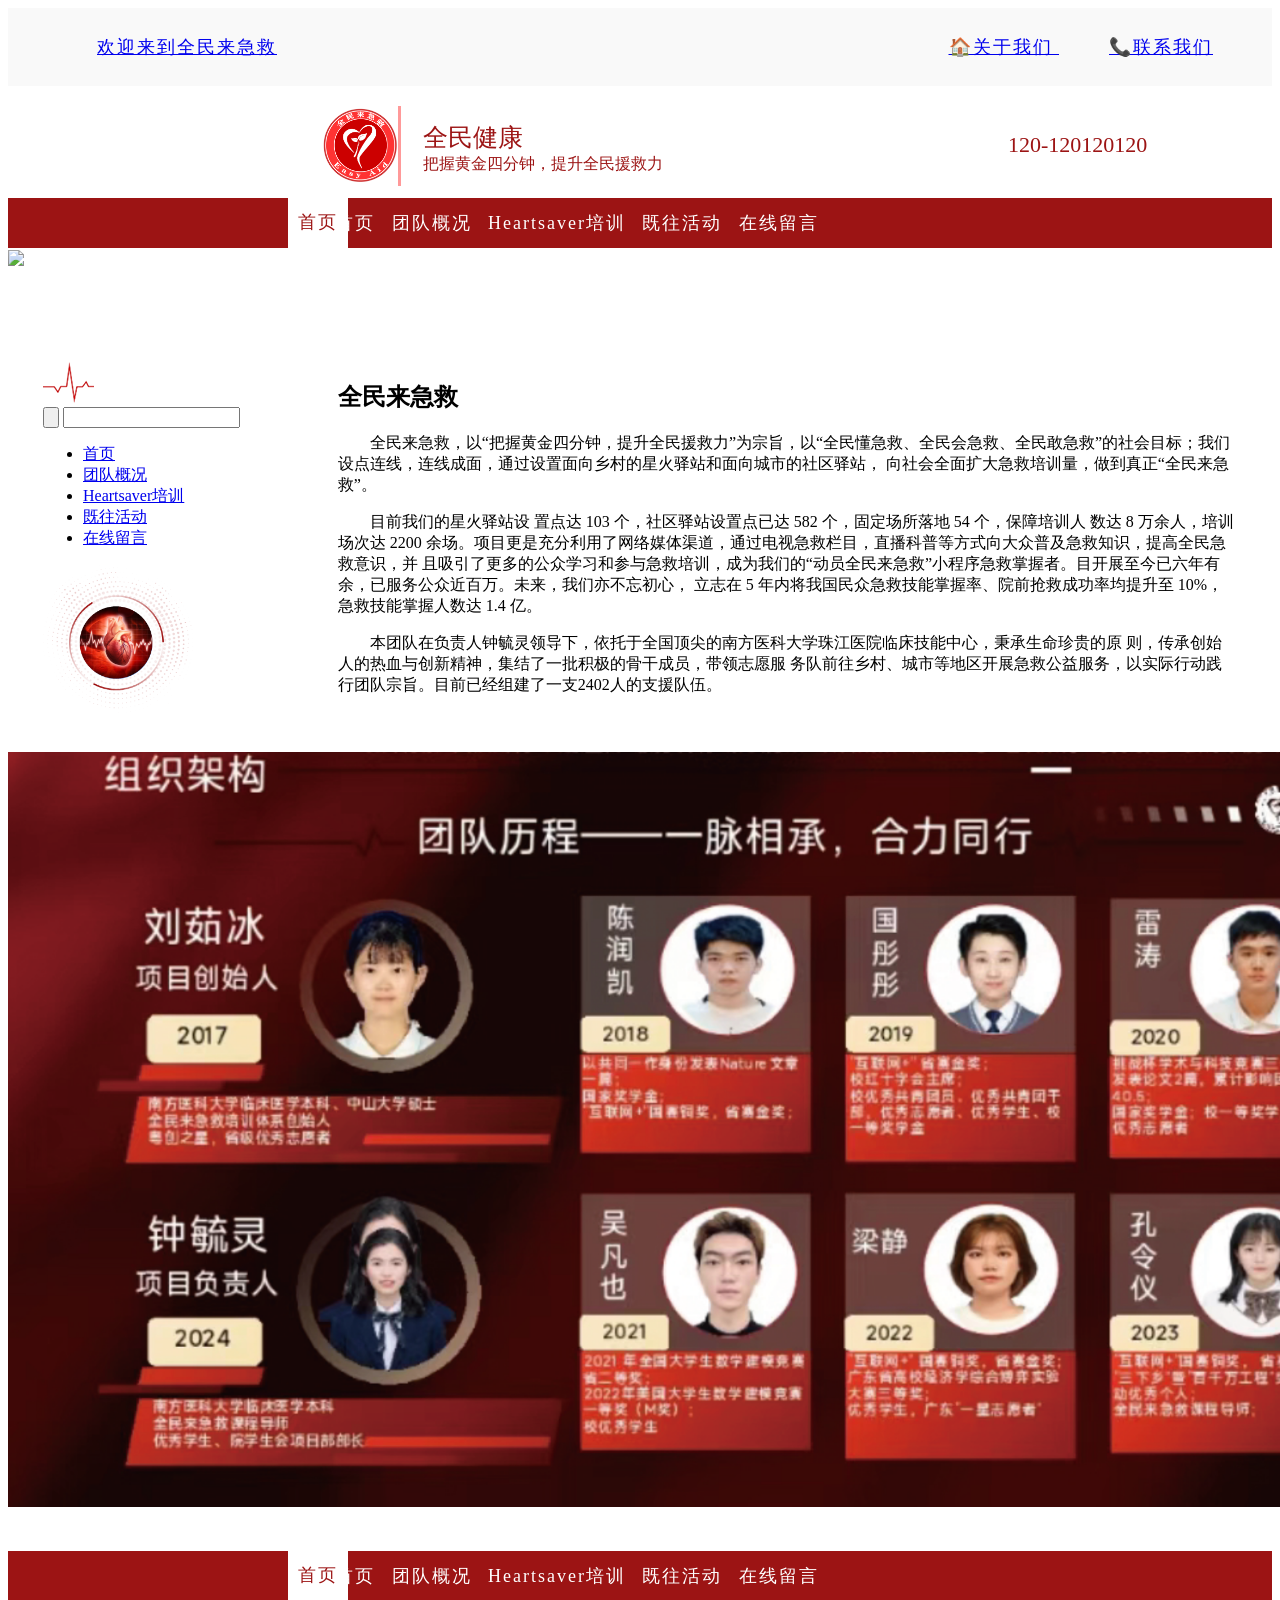
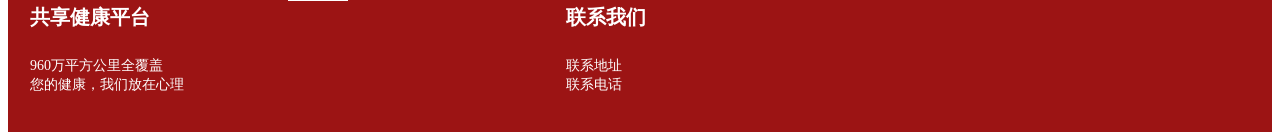
==== index.html @ f1c5e803 "Rename 全民.html to index.html" ====
<!DOCTYPE html>
<head><link href="quanmin.css" rel="stylesheet" />
    <meta charset="utf-8" />
    <title>全民来急救</title>
    <link href="css/css.css" rel="stylesheet" />
</head>
<body>
	<div class="head light"> <!-- 浅红色头部 -->

	    <ul>
	        <li><a href="index.html">欢迎来到全民来急救 </a></li>
			<li><a href="jingdian.html">🏠关于我们 </a></li>
			<li><a href="fengjing.html">📞联系我们</a></li>
	    </ul>

	</div>
	<div class="logo"><img src="logo.png"/></div>
	
	
	
	<div class="text0">
		<ul>
	        <li><a href="index.html">全民健康 </a></li> 
	    </ul>
	</div>
	
	
	<div class="text">
		<ul>
            <li><a href="index.html">把握黄金四分钟，提升全民援救力 </a></li> 
	    </ul>
	</div>
	
	<div class="text1">
		<ul>
	        <li><a href="index.html">120-120120120 </a></li> 
	    </ul>
	</div>
	
	
<div class="head">
    
    <div class="nav">
        <ul>
            <li><a href="index.html">首页 </a></li>  
            <li><a href="jingdian.html">团队概况 </a></li>
            <li><a href="fengjing.html">Heartsaver培训</a></li>
            <li><a href="meishi.html">既往活动</a></li>
            <li><a href="liuyan.html">在线留言</a></li>
        </ul>
    </div>
</div>

<div class="lead">
          <img src="leader.png">
        </div>


<div class="main">
    <div class="main_left">
        <div class="pic">
          <img src="pic1.png">
        </div>
        <div class="search">
          <input type="button" class="btn">
          <input type="text"  class="text"/>
        </div>
        <div class="left_nav">
            <ul>
                <li><a href="index.html">首页 </a></li>  
                <li><a href="jingdian.html">团队概况 </a></li>
                <li><a href="fengjing.html">Heartsaver培训</a></li>
                <li><a href="meishi.html">既往活动</a></li>
                <li><a href="liuyan.html">在线留言</a></li>
            </ul>
			<div class="pic0">
			  <img src="jianjie.png">
			</div>

        </div>  
    </div>
    <div class="main_right"><strong><strong></strong></strong>
      <div class="jianjie">
          <h2>全民来急救</h2>
		  <style>
		      p {
		          text-indent: 2em; /* 设置段落第一行的缩进为2个字符宽度 */
		      }
		  </style>
            <p>
                 全民来急救，以“把握黄金四分钟，提升全民援救力”为宗旨，以“全民懂急救、全民会急救、全民敢急救”的社会目标；我们设点连线，连线成面，通过设置面向乡村的星火驿站和面向城市的社区驿站，
                向社会全面扩大急救培训量，做到真正“全民来急救”。
            </p>
            <p>
              目前我们的星火驿站设
              置点达 103 个，社区驿站设置点已达 582 个，固定场所落地 54 个，保障培训人
              数达 8 万余人，培训场次达 2200 余场。项目更是充分利用了网络媒体渠道，通过电视急救栏目，直播科普等方式向大众普及急救知识，提高全民急救意识，并
              且吸引了更多的公众学习和参与急救培训，成为我们的“动员全民来急救”小程序急救掌握者。目开展至今已六年有余，已服务公众近百万。未来，我们亦不忘初心，
              立志在 5 年内将我国民众急救技能掌握率、院前抢救成功率均提升至 10%，
              急救技能掌握人数达 1.4 亿。
            </p>
            <p>
              本团队在负责人钟毓灵领导下，依托于全国顶尖的南方医科大学珠江医院临床技能中心，秉承生命珍贵的原
              则，传承创始人的热血与创新精神，集结了一批积极的骨干成员，带领志愿服
              务队前往乡村、城市等地区开展急救公益服务，以实际行动践行团队宗旨。目前已经组建了一支2402人的支援队伍。
              
            </p>
            
			
        </div>
    </div>
</div>


<div class="organization">
	          <img src="organization.png">
</div>


<div class="head">
    
    <div class="nav">
        <ul>
            <li><a href="index.html">首页 </a></li>  
            <li><a href="jingdian.html">团队概况 </a></li>
            <li><a href="fengjing.html">Heartsaver培训</a></li>
            <li><a href="meishi.html">既往活动</a></li>
            <li><a href="liuyan.html">在线留言</a></li>
        </ul>
    </div>
</div>

<div class="foot">


	 <div class="container">
		 	<div class="red-background"></div>
	        <div class="column">
	            <div class="row">共享健康平台</div>
	            <div class="row">960万平方公里全覆盖</div>
	            <div class="row">您的健康，我们放在心理</div>
	        </div>
	        <div class="column">
	            <div class="row">联系我们</div>
	            <div class="row">联系地址</div>
	            <div class="row">联系电话</div>
	        </div>
	    </div>
</div>

</body>
</html>
---- quanmin.css ----
/* Styling for the header section */
.head {
    position: relative;
    top: 40px;
    width: 100%;
    z-index: 1000;
    background-color: #9C1414;
    color: #fff;
    padding: 13px;
    overflow: hidden; /* 确保隐藏伪元素的溢出部分 */
    box-sizing: border-box; /* 确保 padding 不会影响盒子尺寸 */
    position: relative;
	letter-spacing: 2px; /* 设置文字间的间距为2像素 */
	font-size: 18px;
}

.head:not(.light)::before {
    content: '首页'; /* 将内容改为 "首页" */
    color: #9C1414; /* 设置文字颜色为红色 */
    position: absolute;
    left: 24.5%;
    transform: translateX(-50%); /* 水平居中 */
    background-color: white; /* 白色背景 */
    padding: 12px 10px; /* 增加上下和左右内边距 */
    top: 0; /* 顶部对齐 */
    bottom: 0; /* 底部对齐 */
    height: auto; /* 自动高度 */
	font-size: 18px;
}


.head .nav ul {
    margin: 0;
    padding-left: 314px;
}

.head .nav ul li {
    display: inline;
    margin-right: 10px;
}





.head.light {
    background-color: #F9F9F9;
    color: #000000; /* 设置文本颜色为黑色 */
    position: relative;
    top: 0;
    width: 100%;
	height: 20%;
    z-index: 1000;
    padding: 9px;
    text-align: center;
}


.head.light ul {
    list-style-type: none; /* 去掉列表项的默认样式 */
    padding: 0px; /* 去除内边距 */
    text-align: right; /* 右对齐列表项 */
	
}

.head.light ul li {
    display: inline; /* 将列表项显示为内联元素 */
    margin-right: 50px; /* 设置列表项之间的右边距 */
}

.head.light ul li:first-child {
    float: left; /* 第一个列表项向左浮动 */
	margin-left: 80px;
	text-decoration: none;
}





.text0 ul {
    margin: 0;
    padding-left: 415px; /* 重置左边距为0，取消默认的缩进 */
	margin-top: -45px;
    list-style: none; /* 取消列表项的默认样式（如圆点或数字） */
}

.text0 ul li a {
    text-decoration: none; /* 取消超链接的下划线 */
    color: #9C1414; /* 继承父元素的文字颜色 */
    font-size: 25px;

}



.text ul {
    margin: 0;
    padding-left: 415px; /* 重置左边距为0，取消默认的缩进 */
    list-style: none; /* 取消列表项的默认样式（如圆点或数字） */
}

.text ul li a {
    text-decoration: none; /* 取消超链接的下划线 */
    color: #9C1414; /* 继承父元素的文字颜色 */
	
}

.text1 ul {
    margin: 0;
    padding-left: 1000px; /* 重置右边距为0，取消默认的缩进 */
	margin-top: -43px;
    list-style: none; /* 取消列表项的默认样式（如圆点或数字） */
}

.text1 ul li a {
    text-decoration: none; /* 取消超链接的下划线 */
    color: #9C1414; /* 继承父元素的文字颜色 */
    font-size: 22px;

}



.logo {
    position: relative;
    top: 20px;
    left: 310px;
    display: inline-block;
}

.logo::after {
    content: '';
    display: block;
    position: absolute;
    top: 0;
    bottom: 0;
    left: 80px;
    width: 3px;
    background-color: #f99;
}

.logo img {
    width: 80px;
    height: auto;
    vertical-align: middle;
}

.head .nav ul li a {
    color: #fff;
    text-decoration: none;
}




.lead img {
    width: 1407px;
    height: auto;
    vertical-align: middle;
	margin-top: 29px;
	margin-bottom: -50px;
}

.pic0 img {
    width: 150px;
    height: auto;
}

/* Styling for the main content area */
.main {
    display: flex;
    flex-direction: row;
    margin-top: 100px;
}

.main_left, .main_right {
    padding: 35px;
}

.main_left {
    flex: 2;
	
}

.main_right {
    flex: 8;
}


.organization img {
    width: 1407px;
    height: auto;
}

.foot {
    background-color: #9C1414; /* 设置整体背景为红色 */
    padding: 0px; /* 添加一些内边距，增加视觉空间 */
}

.container {
    display: flex;
    align-items: center;
    margin-top: 20px;
}

.column {
    width: 40%; /* 调整列的宽度 */
    padding: 15px;
    border-radius: 8px;
}

.column.left {
    margin-right: auto; /* 将左列推到最左边 */
}



.row {
    margin-bottom: 15px; /* 调整行之间的间距 */
    padding: 8px 7px; /* 调整行的内边距 */
    border-radius: 3px;
    font-size: 14px; /* 调整字体大小 */
    color: #ffffff; /* 设置字体颜色为白色 */

}


.row:nth-child(2) {
    margin-top: -5px; /* 上移第二行，使其与第一行更接近 */
}

.row:nth-child(3) {
    margin-top: -30px; /* 上移第三行，使其与第二行更接近 */
}


.row:first-of-type {
    font-weight: bold; /* 第一行加粗 */
    font-size: 20px; /* 第一行加大字号 */
}
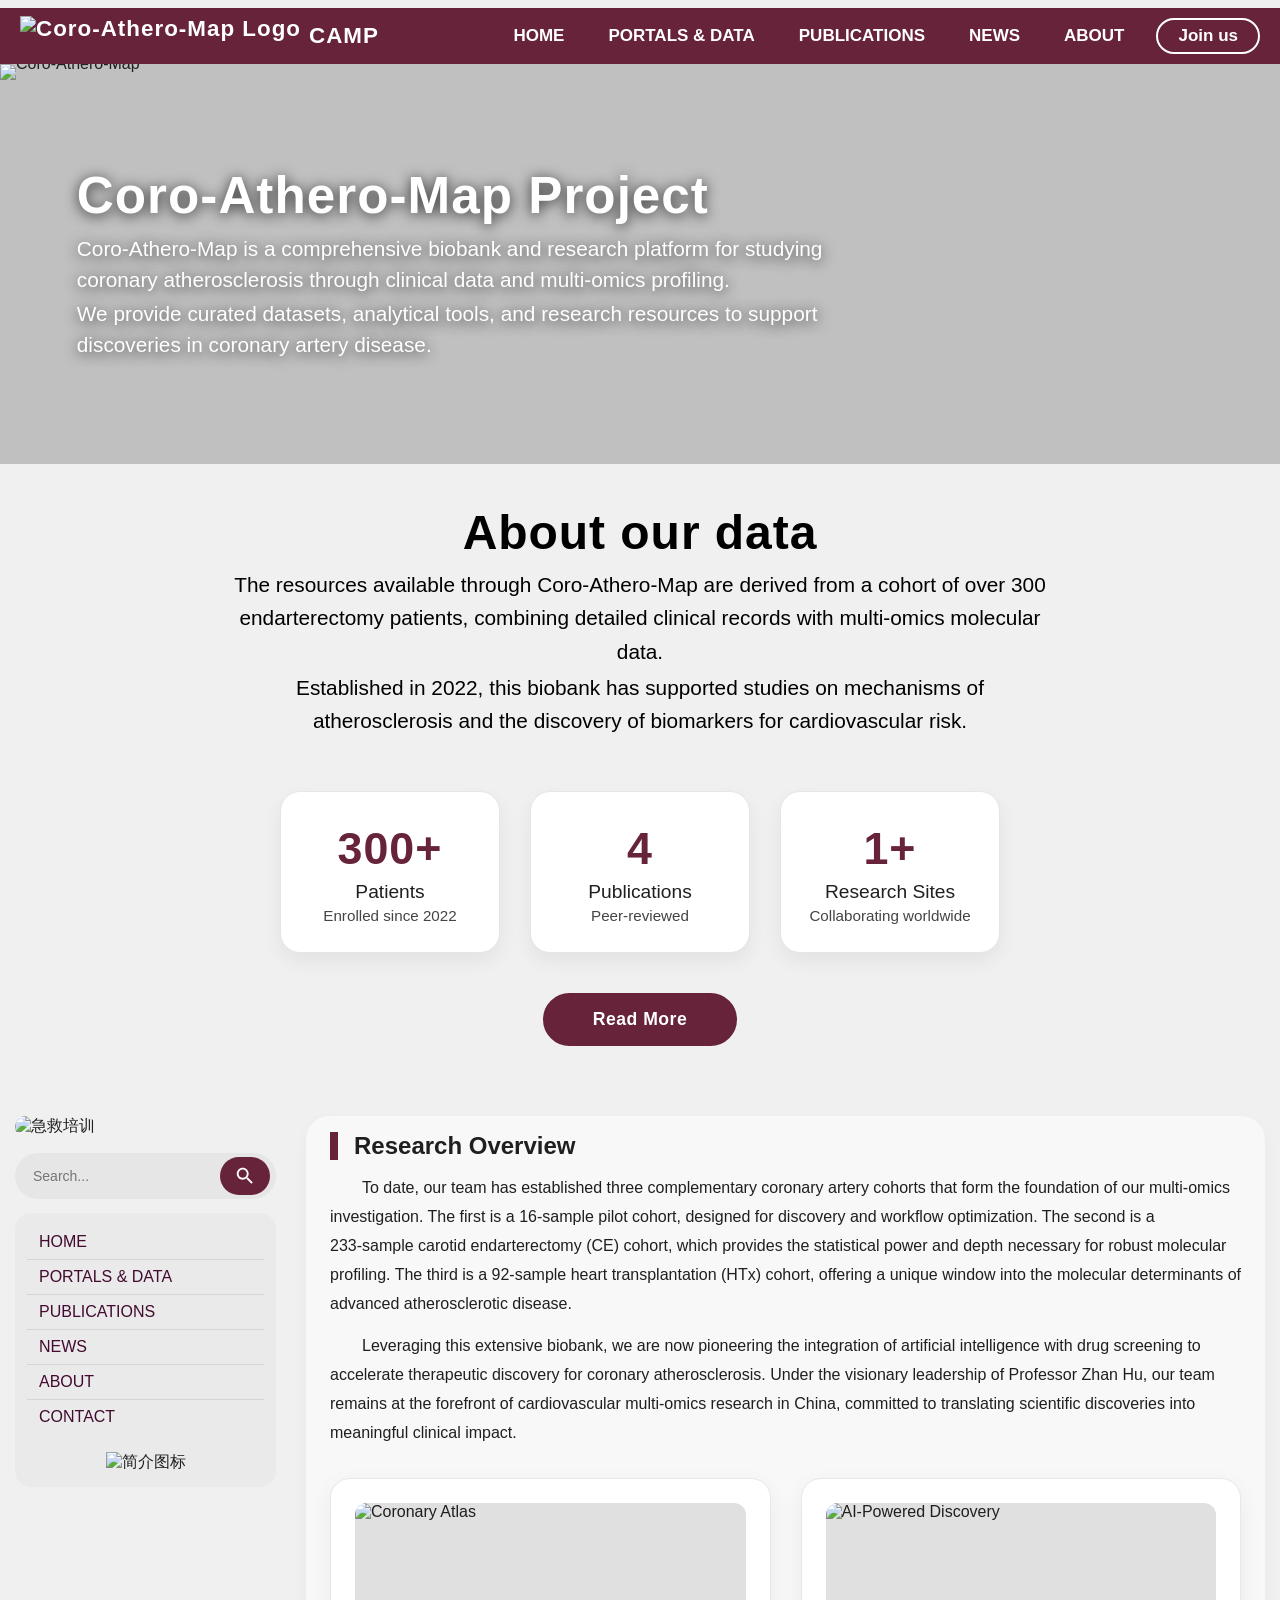
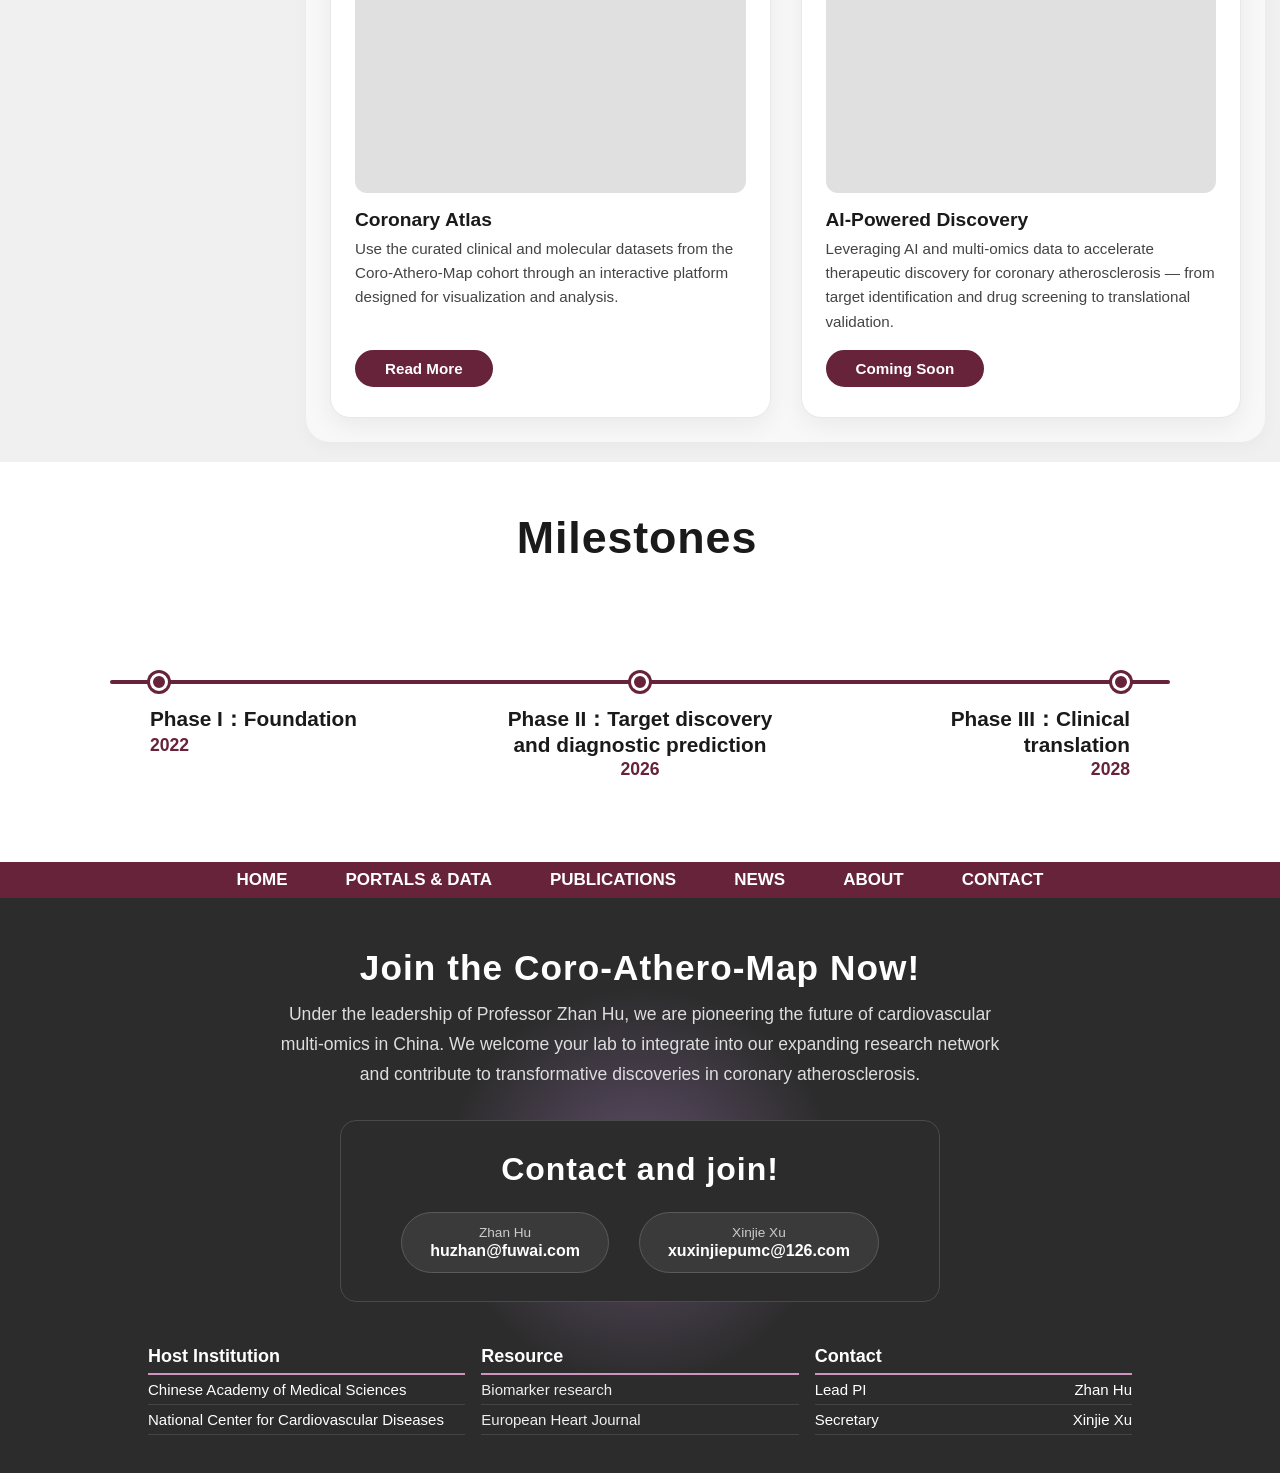
==== commit eb05f06b: "Rename Coro-Athero-Map.html to index.html" ====
--- a/index.html
+++ b/index.html
@@ -1,153 +1,1098 @@
-
-<!DOCTYPE html>
-<head><link href="quanmin.css" rel="stylesheet" />
-    <meta charset="utf-8" />
-    <title>全民来急救</title>
-    <link href="css/css.css" rel="stylesheet" />
-</head>
-<body>
-	<div class="head light"> <!-- 浅红色头部 -->
-
-	    <ul>
-	        <li><a href="index.html">欢迎来到全民来急救 </a></li>
-			<li><a href="jingdian.html">🏠关于我们 </a></li>
-			<li><a href="fengjing.html">📞联系我们</a></li>
-	    </ul>
-
-	</div>
-	<div class="logo"><img src="logo.png"/></div>
-	
-	
-	
-	<div class="text0">
-		<ul>
-	        <li><a href="index.html">全民健康 </a></li> 
-	    </ul>
-	</div>
-	
-	
-	<div class="text">
-		<ul>
-            <li><a href="index.html">把握黄金四分钟，提升全民援救力 </a></li> 
-	    </ul>
-	</div>
-	
-	<div class="text1">
-		<ul>
-	        <li><a href="index.html">120-120120120 </a></li> 
-	    </ul>
-	</div>
-	
-	
-<div class="head">
-    
-    <div class="nav">
-        <ul>
-            <li><a href="index.html">首页 </a></li>  
-            <li><a href="jingdian.html">团队概况 </a></li>
-            <li><a href="fengjing.html">Heartsaver培训</a></li>
-            <li><a href="meishi.html">既往活动</a></li>
-            <li><a href="liuyan.html">在线留言</a></li>
-        </ul>
-    </div>
-</div>
-
-<div class="lead">
-          <img src="leader.png">
-        </div>
-
-
-<div class="main">
-    <div class="main_left">
-        <div class="pic">
-          <img src="pic1.png">
-        </div>
-        <div class="search">
-          <input type="button" class="btn">
-          <input type="text"  class="text"/>
-        </div>
-        <div class="left_nav">
-            <ul>
-                <li><a href="index.html">首页 </a></li>  
-                <li><a href="jingdian.html">团队概况 </a></li>
-                <li><a href="fengjing.html">Heartsaver培训</a></li>
-                <li><a href="meishi.html">既往活动</a></li>
-                <li><a href="liuyan.html">在线留言</a></li>
-            </ul>
-			<div class="pic0">
-			  <img src="jianjie.png">
-			</div>
-
-        </div>  
-    </div>
-    <div class="main_right"><strong><strong></strong></strong>
-      <div class="jianjie">
-          <h2>全民来急救</h2>
-		  <style>
-		      p {
-		          text-indent: 2em; /* 设置段落第一行的缩进为2个字符宽度 */
-		      }
-		  </style>
-            <p>
-                 全民来急救，以“把握黄金四分钟，提升全民援救力”为宗旨，以“全民懂急救、全民会急救、全民敢急救”的社会目标；我们设点连线，连线成面，通过设置面向乡村的星火驿站和面向城市的社区驿站，
-                向社会全面扩大急救培训量，做到真正“全民来急救”。
-            </p>
-            <p>
-              目前我们的星火驿站设
-              置点达 103 个，社区驿站设置点已达 582 个，固定场所落地 54 个，保障培训人
-              数达 8 万余人，培训场次达 2200 余场。项目更是充分利用了网络媒体渠道，通过电视急救栏目，直播科普等方式向大众普及急救知识，提高全民急救意识，并
-              且吸引了更多的公众学习和参与急救培训，成为我们的“动员全民来急救”小程序急救掌握者。目开展至今已六年有余，已服务公众近百万。未来，我们亦不忘初心，
-              立志在 5 年内将我国民众急救技能掌握率、院前抢救成功率均提升至 10%，
-              急救技能掌握人数达 1.4 亿。
-            </p>
-            <p>
-              本团队在负责人钟毓灵领导下，依托于全国顶尖的南方医科大学珠江医院临床技能中心，秉承生命珍贵的原
-              则，传承创始人的热血与创新精神，集结了一批积极的骨干成员，带领志愿服
-              务队前往乡村、城市等地区开展急救公益服务，以实际行动践行团队宗旨。目前已经组建了一支2402人的支援队伍。
-              
-            </p>
-            
-			
-        </div>
-    </div>
-</div>
-
-
-<div class="organization">
-	          <img src="organization.png">
-</div>
-
-
-<div class="head">
-    
-    <div class="nav">
-        <ul>
-            <li><a href="index.html">首页 </a></li>  
-            <li><a href="jingdian.html">团队概况 </a></li>
-            <li><a href="fengjing.html">Heartsaver培训</a></li>
-            <li><a href="meishi.html">既往活动</a></li>
-            <li><a href="liuyan.html">在线留言</a></li>
-        </ul>
-    </div>
-</div>
-
-<div class="foot">
-
-
-	 <div class="container">
-		 	<div class="red-background"></div>
-	        <div class="column">
-	            <div class="row">共享健康平台</div>
-	            <div class="row">960万平方公里全覆盖</div>
-	            <div class="row">您的健康，我们放在心理</div>
-	        </div>
-	        <div class="column">
-	            <div class="row">联系我们</div>
-	            <div class="row">联系地址</div>
-	            <div class="row">联系电话</div>
-	        </div>
-	    </div>
-</div>
-
-</body>
-</html>
+<!DOCTYPE html>
+<html lang="zh-CN">
+<head>
+    <meta charset="UTF-8">
+    <meta name="viewport" content="width=device-width, initial-scale=1.0">
+    <title>Coro-Athero-Map Project</title>
+    <style>
+        /* ===== 全局重置 & 基础 ===== */
+        * {
+            margin: 0;
+            padding: 0;
+            box-sizing: border-box;
+        }
+        body { 
+            font-family: "Segoe UI", "Microsoft YaHei", sans-serif;
+            background: #f0f0f0;
+            color: #1f1f1f;
+            scroll-behavior: smooth;
+        } 
+
+        /* ===== 主导航 ===== */
+        .head-top {
+            background: #66233A;   /* 修改：颜色从b30000改为6A3048 */
+            padding: 6px 20px;
+            display: flex;
+            align-items: center;
+            flex-wrap: wrap;
+            gap: 12px 20px;
+            position: sticky;
+            top: 0;
+            z-index: 100;
+            margin-top: 8px;  /* 修改：新增 */
+            box-sizing: border-box; /* 修改：新增 */
+            min-height: 56px; /* 修改：新增 */
+        }
+        .head-top .brand {
+            display: flex;
+            align-items: center;
+            gap: 8px;
+            color: #fff;
+            font-weight: 700;
+            font-size: 1.4rem;
+            letter-spacing: 1px;
+        }
+        .head-top .brand img {
+            height: 40px;
+            width: auto;
+            display: block;
+        }
+        .head-top .nav {
+            flex: 1;
+            display: flex;
+            justify-content: flex-end;
+        }
+        .head-top .nav ul {
+            list-style: none;
+            display: flex;
+            gap: 20px;
+            flex-wrap: wrap;
+            align-items: center;
+        }
+        .head-top .nav ul li a {
+            color: #fff;
+            text-decoration: none;
+            font-size: 17px;
+            font-weight: 600;
+            padding: 6px 12px;
+            display: inline-block;
+        }
+        .head-top .nav ul li a:hover {
+            background: #E4BBD5;  /* 修改：颜色从ff4d4d改为8B6FA6 */
+            border-radius: 6px;
+        }
+        .head-top .nav ul li a.btn-join {
+            border: 2px solid #ffffff;
+            border-radius: 30px;
+            padding: 6px 20px;
+            background: transparent;
+            transition: background 0.3s, color 0.3s;
+        }
+        .head-top .nav ul li a.btn-join:hover {
+            background: #ffffff;
+            color: #66233A;   /* 修改：颜色从b30000改为6A3048 */
+        }
+
+        /* ===== 引导大图 ===== */
+        .lead {
+            position: relative;
+            overflow: hidden;
+            width: 100%;
+            height: 400px;
+            background: #c0c0c0;
+            line-height: 0;
+        }
+        .lead img {
+            width: 100%;
+            height: 100%;
+            object-fit: cover;
+            display: block;
+        }
+
+        /* ===== 图片上的白色文字 - 左对齐 ===== */
+        .lead-overlay {
+            position: absolute;
+            top: 0;
+            left: 0;
+            width: 100%;
+            height: 100%;
+            display: flex;
+            flex-direction: column;
+            justify-content: center;
+            padding-left: 6%;
+            color: #ffffff;
+            text-shadow: 0 2px 14px rgba(0, 0, 0, 0.8);
+            pointer-events: none;
+        }
+        .lead-overlay .text-block {
+            max-width: 66.666%;
+            text-align: left;
+        }
+        .lead-overlay .title-main {
+            font-size: 3.2rem;
+            font-weight: 700;
+            letter-spacing: 0.02em;
+            line-height: 1.2;
+            margin-bottom: 0.4rem;
+        }
+        .lead-overlay .sub-text {
+            font-size: 1.3rem;
+            font-weight: 400;
+            line-height: 1.5;
+            margin: 0.15rem 0;
+        }
+
+        /* ===== 图片下方的黑色文字 ===== */
+        .data-intro {
+            background: #f0f0f0;
+            padding: 40px 20px 20px;
+            text-align: center;
+            color: #000000;
+        }
+        .data-intro .data-text-block {
+            max-width: 66.666%;
+            margin: 0 auto;
+        }
+        .data-intro .data-title {
+            font-size: 3.0rem;
+            font-weight: 700;
+            letter-spacing: 0.02em;
+            line-height: 1.2;
+            margin-bottom: 0.4rem;
+        }
+        .data-intro .data-sub {
+            font-size: 1.3rem;
+            font-weight: 400;
+            line-height: 1.6;
+            margin: 0.2rem auto;
+        }
+
+        /* ===== 三个卡片 ===== */
+        .card-section {
+            background: #f0f0f0;
+            padding: 30px 20px 40px;
+            display: flex;
+            justify-content: center;
+            gap: 30px;
+            flex-wrap: wrap;
+        }
+        .card-item {
+            background: #ffffff;
+            border-radius: 20px;
+            padding: 30px 20px 28px;
+            width: 220px;
+            min-width: 160px;
+            box-shadow: 0 8px 20px rgba(0,0,0,0.06);
+            text-align: center;
+            transition: transform 0.25s ease, box-shadow 0.25s ease;
+            border: 1px solid #e6e6e6;
+            cursor: default;
+        }
+        .card-item:hover {
+            transform: scale(1.08);
+            box-shadow: 0 16px 36px rgba(0,0,0,0.12);
+        }
+        .card-item .card-number {
+            font-size: 2.8rem;
+            font-weight: 700;
+            color: #66233A;   /* 修改：颜色从b30000改为6A3048 */
+            letter-spacing: 1px;
+            line-height: 1.2;
+        }
+        .card-item .card-label {
+            font-size: 1.2rem;
+            font-weight: 500;
+            color: #1f1f1f;
+            margin-top: 6px;
+        }
+        .card-item .card-sub {
+            font-size: 0.95rem;
+            color: #444;
+            margin-top: 4px;
+            font-weight: 400;
+        }
+
+        /* ===== Read More 蓝色按钮 ===== */
+        .readmore-wrapper {
+            background: #f0f0f0;
+            padding: 0 20px 50px;
+            display: flex;
+            justify-content: center;
+        }
+        .btn-readmore {
+            display: inline-block;
+            background:  #66233A;   /* 修改：颜色从0066cc改为6A3048 */
+            color: #ffffff;
+            font-size: 1.1rem;
+            font-weight: 600;
+            padding: 14px 48px;
+            border-radius: 40px;
+            text-decoration: none;
+            transition: background 0.3s ease, color 0.3s ease;
+            border: 2px solid #66233A;   /* 修改：颜色从0066cc改为6A3048 */
+            cursor: pointer;
+            letter-spacing: 0.5px;
+        }
+        .btn-readmore:hover {
+            background: #ffffff;
+            color: #66233A;   /* 修改：颜色从0066cc改为6A3048 */
+        }
+
+        /* ===== 主体区域 ===== */
+        .main {
+            display: flex;
+            max-width: 1280px;
+            margin: 0 auto;
+            background: #f0f0f0;
+            padding: 20px 15px;
+            gap: 30px;
+            flex-wrap: wrap;
+        }
+        .main_left {
+            flex: 0 0 240px;
+        }
+        .main_left .pic img {
+            width: 100%;
+            border-radius: 12px;
+        }
+        .search {
+            display: flex;
+            background: #e6e6e6;
+            border-radius: 30px;
+            padding: 4px 6px;
+            margin: 16px 0 10px;
+            align-items: center;
+        }
+        .search input.text {
+            flex: 1;
+            border: none;
+            background: transparent;
+            padding: 10px 12px;
+            outline: none;
+            font-size: 14px;
+        }
+        .search input.btn {
+            background: #66233A;   /* 修改：颜色从b30000改为6A3048 */
+            border: none;
+            width: 50px;
+            height: 38px;
+            border-radius: 30px;
+            cursor: pointer;
+            background-image: url('data:image/svg+xml;utf8,<svg xmlns="http://www.w3.org/2000/svg" width="20" height="20" viewBox="0 0 24 24" fill="white"><path d="M15.5 14h-.79l-.28-.27C15.41 12.59 16 11.11 16 9.5 16 5.91 13.09 3 9.5 3S3 5.91 3 9.5 5.91 16 9.5 16c1.61 0 3.09-.59 4.23-1.57l.27.28v.79l5 4.99L20.49 19l-4.99-5zm-6 0C7.01 14 5 11.99 5 9.5S7.01 5 9.5 5 14 7.01 14 9.5 11.99 14 9.5 14z"/></svg>');
+            background-repeat: no-repeat;
+            background-position: center;
+            background-size: 22px;
+        }
+        .left_nav {
+            background: #eaeaea;
+            border-radius: 16px;
+            padding: 12px 0 8px;
+            margin-top: 14px;
+        }
+        .left_nav ul {
+            list-style: none;
+            padding: 0 12px;
+        }
+        .left_nav ul li {
+            padding: 8px 0;
+            border-bottom: 1px solid #d5d5d5;
+        }
+        .left_nav ul li:last-child {
+            border-bottom: none;
+        }
+        .left_nav ul li a {
+            text-decoration: none;
+            color: #420B2F ; /* 修改：颜色从7a1a1a改为000000 */
+            font-weight: 500;
+            font-size: 16px;
+            display: block;
+            padding-left: 12px;
+        }
+        .left_nav ul li a:hover {
+            color: #420B2F  /* 修改：颜色从cc0000改为422256 */
+            background: #f0d0d0;
+            border-radius: 8px;
+        }
+        .pic0 {
+            text-align: center;
+            margin: 18px 0 6px;
+        }
+        .pic0 img {
+            width: 90%;
+            max-width: 200px;
+        }
+        .main_right {
+            flex: 1;
+            min-width: 280px;
+        }
+        .jianjie {
+            background: #f8f8f8;
+            padding: 10px 24px 24px;
+            border-radius: 24px;
+            box-shadow: 0 6px 18px rgba(0,0,0,0.03);
+        }
+        .jianjie h2 {
+            color: #422256  /* 修改：颜色从a80000改为422256 */
+            font-size: 28px;
+            border-left: 8px solid #66233A;   /* 修改：颜色从b30000改为6A3048 */
+            padding-left: 16px;
+            margin-top: 6px;
+        }
+        .jianjie p {
+            text-indent: 2em;
+            line-height: 1.8;
+            color: #1f1f1f;
+            margin: 14px 0;
+        }
+
+        /* ===== 简介下方的两个白色卡片（新增） ===== */
+        .feature-cards {
+            display: flex;
+            gap: 30px;
+            margin-top: 30px;
+            flex-wrap: wrap;
+        }
+        .feature-card {
+            flex: 1;
+            min-width: 280px;
+            background: #ffffff;
+            border-radius: 20px;
+            padding: 24px 24px 30px;
+            box-shadow: 0 8px 24px rgba(0,0,0,0.06);
+            border: 1px solid #e8e8e8;
+            transition: transform 0.25s ease, box-shadow 0.25s ease;
+            display: flex;
+            flex-direction: column;
+        }
+        .feature-card:hover {
+            transform: translateY(-4px);
+            box-shadow: 0 16px 40px rgba(0,0,0,0.10);
+        }
+        .feature-card .card-img {
+            width: 100%;
+            height: 290px;  /* 修改：300改成280 */
+            object-fit: cover;
+            border-radius: 12px;
+            margin-bottom: 16px;
+            background: #e0e0e0;
+            flex-shrink: 0;
+        }
+        .feature-card .card-title {
+            font-size: 1.2rem;
+            font-weight: 700;
+            color: #1a1a1a;
+            margin-bottom: 6px;
+        }
+        .feature-card .card-desc {
+            font-size: 0.95rem;
+            line-height: 1.6;
+            color: #444;
+            margin-bottom: 16px;
+            flex: 1;
+        }
+        .feature-card .btn-sm {
+            display: inline-block;
+            background: #66233A;   /* 修改：颜色从0066cc改为6A3048 */
+            color: #ffffff;
+            font-size: 0.95rem;
+            font-weight: 600;
+            padding: 8px 28px;
+            border-radius: 30px;
+            text-decoration: none;
+            transition: background 0.3s ease, color 0.3s ease;
+            border: 2px solid #66233A;   /* 修改：颜色从0066cc改为6A3048 */
+            cursor: pointer;
+            align-self: flex-start;
+        }
+        .feature-card .btn-sm:hover {
+            background: #ffffff;
+            color: #66233A;   /* 修改：颜色从0066cc改为6A3048 */
+        }
+
+        /* ===== Milestones 白色区域（在灰色主体下方，红色导航上方） ===== */
+        .milestones-section {
+            background: #ffffff;
+            padding: 50px 20px 60px;
+            text-align: center;
+        }
+        .milestones-section .section-title {
+            font-size: 2.8rem;
+            font-weight: 700;
+            color: #1a1a1a;
+            display: inline-flex;
+            align-items: center;
+            gap: 6px;
+            letter-spacing: 0.02em;
+            margin-bottom: 40px;
+        }
+        /* 修改：去掉闪烁光标 */
+        /* ===== 时间线（两端延伸） ===== */
+        .timeline {
+            position: relative;
+            max-width: 1000px;
+            margin: 0 auto;
+            padding: 20px 0;
+        }
+        /* 横线：向两端延伸，比容器稍宽 */
+        .timeline::before {
+            content: '';
+            position: absolute;
+            top: 77px;
+            left: -30px;
+            right: -30px;
+            height: 4px;
+            background: #66233A;   /* 修改：颜色从0066cc改为6A3048 */
+            border-radius: 4px;
+        }
+        .timeline-row {
+            display: flex;
+            justify-content: space-between;
+            align-items: flex-start;
+            position: relative;
+            padding-top: 20px;
+        }
+        .timeline-item {
+            flex: 1;
+            text-align: center;
+            position: relative;
+            padding-top: 30px;
+        }
+        /* 圆点 */
+        .timeline-item .dot {
+            width: 18px;
+            height: 18px;
+            background: #66233A;   /* 修改：颜色从0066cc改为6A3048 */
+            border-radius: 50%;
+            margin: 0 auto 14px auto;
+            border: 3px solid #ffffff;
+            box-shadow: 0 0 0 3px #66233A;   /* 修改：颜色从0066cc改为6A3048 */
+            position: relative;
+            z-index: 2;
+        }
+        .timeline-item .phase-title {
+            font-size: 1.3rem;
+            font-weight: 700;
+            color: #1a1a1a;
+            margin-bottom: 2px;
+        }
+        .timeline-item .phase-year {
+            font-size: 1.1rem;
+            font-weight: 600;
+            color: #66233A;   /* 修改：颜色从0066cc改为6A3048 */
+        }
+        .timeline-item .phase-desc {
+            font-size: 1.0rem;
+            font-weight: 400;
+            color: #444;
+            margin-top: 2px;
+        }
+        /* 左对齐、右对齐的特定样式 */
+        .timeline-item.left {
+            text-align: left;
+            padding-left: 10px;
+        }
+        .timeline-item.left .dot {
+            margin-left: 0;
+        }
+        .timeline-item.right {
+            text-align: right;
+            padding-right: 10px;
+        }
+        .timeline-item.right .dot {
+            margin-right: 0;
+        }
+        /* 三个点的分布 */
+        .timeline-item.left {
+            flex: 0 0 30%;
+        }
+        .timeline-item.center {
+            flex: 0 0 30%;
+            text-align: center;
+        }
+        .timeline-item.right {
+            flex: 0 0 30%;
+            text-align: right;
+        }
+
+        /* ===== 底部导航（红色） ===== */
+        .foot-nav {
+            background: #66233A;   /* 修改：颜色从b30000改为6A3048 */
+            padding: 8px 20px;
+        }
+        .foot-nav .nav ul {
+            list-style: none;
+            display: flex;
+            justify-content: center;
+            gap: 30px;
+            flex-wrap: wrap;
+        }
+        .foot-nav .nav ul li a {
+            color: #fff;
+            text-decoration: none;
+            font-size: 17px;
+            font-weight: 600;
+            padding: 6px 14px;
+        }
+        .foot-nav .nav ul li a:hover {
+            background: #E4BBD5;  /* 修改：颜色从ff4d4d改为8B6FA6 */
+            border-radius: 6px;
+        }
+
+        /* ===== 底部导航（黑色背景） ===== */
+        .foot {
+            background: #2c2c2c;
+            color: #eee;
+            padding: 30px 20px 30px;
+            position: relative;
+            overflow: hidden;
+        }
+        
+        /* ===== 修改：添加页脚链接样式 ===== */
+        .foot .column a {
+          color: #ffffff;           /* 白色 */
+          text-decoration: none;    /* 无下划线 */
+          transition: color 0.3s ease;
+         }
+
+        .foot .column a:hover {
+          color: #ffffff;           
+          text-decoration: none
+        }
+
+        /* ===== 蓝色光晕动画 ===== */
+        .glow-ring {
+            position: absolute;
+            top: 50%;
+            left: 50%;
+            transform: translate(-50%, -50%);
+            width: 400px;
+            height: 400px;
+            border-radius: 50%;
+            /* 修改颜色 */
+            /* background: radial-gradient(circle, rgba(0, 102, 204, 0.30) 0%, rgba(0, 102, 204, 0) 70%); */
+            background: radial-gradient(circle, rgba(220, 160, 255, 0.3) 0%, rgba(0, 102, 204, 0) 70%);
+            pointer-events: none;
+            animation: pulseGlow 4s ease-in-out infinite;
+            z-index: 0;
+        }
+        @keyframes pulseGlow {
+            0% {
+                transform: translate(-50%, -50%) scale(0.5);
+                opacity: 0.4;
+            }
+            50% {
+                transform: translate(-50%, -50%) scale(2.0);
+                opacity: 0.9;
+            }
+            100% {
+                transform: translate(-50%, -50%) scale(0.5);
+                opacity: 0.4;
+            }
+        }
+
+        /* ===== Contact & Join 黑色方块 ===== */
+        .contact-join-block {
+            position: relative;
+            z-index: 1;
+            background: #2c2c2c;
+            border-radius: 16px;
+            padding: 30px 20px 28px;
+            max-width: 600px;
+            margin: 0 auto 30px auto;
+            text-align: center;
+            border: 1px solid #4a4a4a;
+            transition: transform 0.3s ease, box-shadow 0.3s ease, border-color 0.3s ease;
+        }
+        .contact-join-block:hover {
+            transform: scale(1.02);
+            /* 修改颜色 */
+            /* box-shadow: 0 0 40px rgba(0, 102, 204, 0.25); */
+            box-shadow: 0 0 40px rgba(220, 160, 255, 0.3);
+            /* box-shadow: 0 0 40px rgba(180, 130, 255, 0.3); */
+            border-color: #66233A;   /* 修改：颜色从0066cc改为6A3048 */
+        }
+        .contact-join-block .block-title {
+            color: #ffffff;
+            font-size: 2.0rem;
+            font-weight: 700;
+            letter-spacing: 0.03em;
+            margin-bottom: 24px;
+        }
+        .contact-join-block .email-grid {
+            display: flex;
+            justify-content: center;
+            gap: 30px;
+            flex-wrap: wrap;
+        }
+        .contact-join-block .email-item {
+            background: #3a3a3a;
+            border-radius: 40px;
+            padding: 12px 28px;
+            border: 1px solid #5a5a5a;
+            transition: border-color 0.3s;
+            min-width: 200px;
+        }
+        .contact-join-block .email-item:hover {
+            border-color: #66233A;   /* 修改：颜色从b30000改为6A3048 */
+        }
+        .contact-join-block .email-item .email-label {
+            color: #cccccc;
+            font-size: 0.85rem;
+            font-weight: 400;
+            display: block;
+            margin-bottom: 2px;
+        }
+        .contact-join-block .email-item .email-addr {
+            color: #ffffff;
+            font-size: 1.0rem;
+            font-weight: 600;
+            text-decoration: none;
+            word-break: break-all;
+        }
+        .contact-join-block .email-item .email-addr:hover {
+            color: #CE93BF;   /* 修改：颜色从ff6666改为CE93BF */
+        }
+
+        /* ===== 底部的三列内容 ===== */
+        .container {
+            position: relative;
+            z-index: 1;
+            display: flex;
+            justify-content: space-around;
+            max-width: 1000px;              
+            margin: 0 auto;
+            flex-wrap: wrap
+        }
+        .column {
+            flex: 1;
+            min-width: 270px;   /* 修改：从160改成270，加大宽度，让字能全部放下 */
+            margin: 8px 8px;    /* 修改：从 8 12 改成 8 8 */
+        }
+        .column .row {
+            padding: 6px 0;
+            font-size: 15px;
+            border-bottom: 1px solid #444;
+        }
+        .column .row:first-child {
+            font-weight: bold;
+            color: #ffffff;   /* 修改：颜色从ff9999改为CE93BF */
+            font-size: 18px;
+            border-bottom: 2px solid #CE93BF;   /* 修改：颜色从b30000改为6A3048 */
+        }
+        .row.role-label {
+            color: #aaaaaa;
+            font-weight: 700;
+            border-bottom: none;
+            padding-bottom: 2px;
+        }
+        .row.role-name {
+            color: #aaaaaa;
+            font-weight: 700;
+            border-bottom: none;
+            padding-top: 0;
+            padding-bottom: 10px;
+        }
+        /* 修改：去掉 column .spacer {height: 6px;} */
+        
+        /* 修改：新增  同行显示：role + name */
+        .row.role-combined {
+          display: flex;
+          justify-content: space-between;  /* role靠左，name靠右，视觉上更清晰 */
+          align-items: center;
+          padding: 6px 0;
+          border-bottom: 1px solid #444;
+        }
+        .row.role-combined .role-label {
+          color: #ffffff; /* 修改：aaaaaa ffffff */
+          font-weight: 400;
+          font-size: 15px;
+        }
+        .row.role-combined .role-name {
+          color: #ffffff;
+          /* 去掉加粗 font-weight: 700; */
+          font-size: 15px;
+        }
+
+        /* ===== 响应式 ===== */
+        @media (max-width: 750px) {
+            .main_left {
+                flex: 0 0 100%;
+            }
+            .head-top {
+                flex-direction: column;
+                align-items: stretch;
+            }
+            .head-top .nav ul {
+                justify-content: center;
+                gap: 10px;
+            }
+            .container {
+                flex-direction: column;
+                align-items: center;
+            }
+            .column {
+                text-align: center;
+            }
+            .lead {
+                height: 260px;
+            }
+            .lead-overlay .title-main {
+                font-size: 2.0rem;
+            }
+            .lead-overlay .sub-text {
+                font-size: 1.0rem;
+            }
+            .lead-overlay .text-block {
+                max-width: 85%;
+            }
+            .data-intro .data-title {
+                font-size: 2.0rem;
+            }
+            .data-intro .data-sub {
+                font-size: 1.0rem;
+            }
+            .data-intro .data-text-block {
+                max-width: 85%;
+            }
+            .card-section {
+                gap: 18px;
+                padding: 30px 12px;
+            }
+            .card-item {
+                width: 160px;
+                padding: 20px 12px;
+            }
+            .feature-cards {
+                flex-direction: column;
+            }
+            .feature-card .card-img {
+                height: 180px;
+            }
+            .contact-join-block .email-grid {
+                flex-direction: column;
+                align-items: center;
+                gap: 16px;
+            }
+            .contact-join-block .email-item {
+                width: 100%;
+                max-width: 300px;
+            }
+            .glow-ring {
+                width: 250px;
+                height: 250px;
+                top: 15%;
+            }
+            .milestones-section .section-title {
+                font-size: 2.0rem;
+            }
+            .timeline::before {
+                left: -10px;
+                right: -10px;
+                top: 70px;
+            }
+            .timeline-item.left,
+            .timeline-item.center,
+            .timeline-item.right {
+                flex: 0 0 28%;
+            }
+            .timeline-item .phase-title {
+                font-size: 1.0rem;
+            }
+        }
+        @media (max-width: 480px) {
+            .lead {
+                height: 200px;
+            }
+            .lead-overlay .title-main {
+                font-size: 1.4rem;
+            }
+            .lead-overlay .sub-text {
+                font-size: 0.8rem;
+            }
+            .data-intro .data-title {
+                font-size: 1.6rem;
+            }
+            .data-intro .data-sub {
+                font-size: 0.9rem;
+            }
+            .card-item {
+                width: 140px;
+                padding: 16px 8px;
+            }
+            .card-item .card-number {
+                font-size: 2.0rem;
+            }
+            .btn-readmore {
+                padding: 12px 30px;
+                font-size: 1rem;
+            }
+            .contact-join-block .block-title {
+                font-size: 1.5rem;
+            }
+            .glow-ring {
+                width: 180px;
+                height: 180px;
+                top: 12%;
+            }
+            .milestones-section .section-title {
+                font-size: 1.6rem;
+            }
+            .timeline::before {
+                left: -5px;
+                right: -5px;
+                top: 60px;
+            }
+            .timeline-item .phase-title {
+                font-size: 0.9rem;
+            }
+            .timeline-item .phase-year {
+                font-size: 0.9rem;
+            }
+            .timeline-item .phase-desc {
+                font-size: 0.8rem;
+            }
+            .feature-card .card-img {
+                height: 150px;
+            }
+        }
+    </style>
+</head>
+<body>
+
+    <!-- ===== 主导航 ===== -->
+    <div class="head-top">
+        <div class="brand">
+            <img src="images/logo1.jpg" alt="Coro-Athero-Map Logo" />
+            <span>CAMP</span>
+        </div>
+        <div class="nav">
+            <ul>
+                <li><a href="index.html">HOME</a></li>
+                <li><a href="http://115.190.5.252:8383/" target="_blank">PORTALS & DATA</a></li>  <!-- 修改：这里加了 target="_blank"，跳转新页面时，原页面保留 -->
+                <li><a href="publication.html" target="_blank">PUBLICATIONS</a></li>  <!-- 修改：这里加了 target="_blank"，跳转新页面时，原页面保留 -->
+                <li><a href="meishi.html">NEWS</a></li>
+                <li><a href="liuyan.html">ABOUT</a></li>
+                <li><a href="#join-section" class="btn-join">Join us</a></li>
+            </ul>
+        </div>
+    </div>
+
+    <!-- ===== background1 + 白色文字（左对齐，目前占据三分之二） ===== -->
+    <div class="lead">
+        <img src="images/background1.jpg" alt="Coro-Athero-Map" />
+        <div class="lead-overlay">
+            <div class="text-block">
+                <div class="title-main">Coro-Athero-Map Project</div>
+                <div class="sub-text">Coro-Athero-Map is a comprehensive biobank and research platform for studying coronary atherosclerosis through clinical data and multi-omics profiling.</div>   <!-- 修改：文字内容已改 -->
+                <div class="sub-text">We provide curated datasets, analytical tools, and research resources to support discoveries in coronary artery disease.</div>   <!-- 修改：文字内容已改 -->
+            </div>
+        </div>
+    </div>
+
+    <!-- ===== Our Data collection文字 ===== -->
+    <div class="data-intro">
+        <div class="data-text-block">
+            <div class="data-title">About our data</div>   <!-- 修改：Our Data Collection 改成 About our data，减少相似度 -->
+            <div class="data-sub">The resources available through Coro-Athero-Map are derived from a cohort of over 300 endarterectomy patients, combining detailed clinical records with multi-omics molecular data.</div>  <!-- 修改：文字内容已改 -->
+            <div class="data-sub">Established in 2022, this biobank has supported studies on mechanisms of atherosclerosis and the discovery of biomarkers for cardiovascular risk.</div>  <!-- 修改：文字内容已改 -->
+        </div>
+    </div>
+
+    <!-- ===== 三个小方块 ===== -->
+    <div class="card-section">
+        <div class="card-item">
+            <div class="card-number">300+</div>
+            <div class="card-label">Patients</div>
+            <div class="card-sub">Enrolled since 2022</div>
+        </div>
+        <div class="card-item">
+            <div class="card-number">4</div>
+            <div class="card-label">Publications</div>
+            <div class="card-sub">Peer-reviewed</div>
+        </div>
+        <div class="card-item">
+            <div class="card-number">1+</div>
+            <div class="card-label">Research Sites</div>
+            <div class="card-sub">Collaborating worldwide</div>
+        </div>
+    </div>
+
+    <!-- ===== 第一个Read More按钮 ===== -->
+    <div class="readmore-wrapper">
+        <a href="#" class="btn-readmore">Read More</a>
+    </div>
+
+    <!-- ===== 主体区域 ===== -->
+    <div class="main">
+        <div class="main_left">
+            <div class="pic">
+                <img src="images/pic1.jpg" alt="急救培训" />
+            </div>
+            <div class="search">
+                <input type="text" class="text" placeholder="Search..." />
+                <input type="button" class="btn" />
+            </div>
+            <div class="left_nav">
+                <ul>
+                    <li><a href="index.html">HOME</a></li>
+                <li><a href="http://115.190.5.252:8383/" target="_blank">PORTALS & DATA</a></li> <!-- 修改：这里加了 target="_blank"，跳转新页面时，原页面保留 -->
+                <li><a href="publication.html" target="_blank">PUBLICATIONS</a></li> <!-- 修改：这里加了 target="_blank"，跳转新页面时，原页面保留 -->
+                    <li><a href="meishi.html">NEWS</a></li>
+                    <li><a href="liuyan.html">ABOUT</a></li>
+                    <li><a href="liuyan.html">CONTACT</a></li>
+                </ul>
+                <div class="pic0">
+                    <img src="images/jianjie.png" alt="简介图标" />
+                </div>
+            </div>
+        </div>
+        <div class="main_right">
+            <div class="jianjie">
+                <h2>Research Overview</h2>  <!-- 修改：Coro-Athero-Map 改成 Research Overview -->
+                <p>
+                   To date, our team has established three complementary coronary artery cohorts that form the foundation of our multi‑omics investigation. The first is a 16‑sample pilot cohort, designed for discovery and workflow optimization. The second is a 233‑sample carotid endarterectomy (CE) cohort, which provides the statistical power and depth necessary for robust molecular profiling. The third is a 92‑sample heart transplantation (HTx) cohort, offering a unique window into the molecular determinants of advanced atherosclerotic disease. 
+                </p>
+                <p>
+                   Leveraging this extensive biobank, we are now pioneering the integration of artificial intelligence with drug screening to accelerate therapeutic discovery for coronary atherosclerosis. Under the visionary leadership of Professor Zhan Hu, our team remains at the forefront of cardiovascular multi‑omics research in China, committed to translating scientific discoveries into meaningful clinical impact.
+                </p>
+            
+
+                <!-- ===== 两个白色方块 ===== -->
+                <div class="feature-cards">
+                    <!-- 方块 1：AtheroPortal —— 修改为 Coronary Atlas --> 
+                    <div class="feature-card">
+                        <img src="images/pic2.jpg" alt="Coronary Atlas" class="card-img" />  <!-- 修改：AtheroPortal 修改为 Coronary Atlas -->
+                        <div class="card-title">Coronary Atlas</div>
+                        <div class="card-desc">
+                            Use the curated clinical and molecular datasets from the Coro-Athero-Map cohort through an interactive platform designed for visualization and analysis.  <!-- 修改：文字内容已改 -->
+                        </div>
+                        <a href="http://115.190.5.252:8383/" class="btn-sm">Read More</a>
+                    </div>
+                    <!-- 方块 2：ExpressScan（Coming Soon）—— 修改为 AI-Powered Discovery，若AI方案不合适再重新改 -->
+                    <div class="feature-card">
+                        <img src="images/pic3.jpg" alt="AI-Powered Discovery" class="card-img" />  <!-- 修改：ExpressScan 修改为 AI-Powered Discovery -->
+                        <div class="card-title">AI-Powered Discovery</div>
+                        <div class="card-desc">
+                            Leveraging AI and multi‑omics data to accelerate therapeutic discovery for coronary atherosclerosis — from target identification and drug screening to translational validation.  <!-- 修改：文字内容已改，符合AI方向 -->
+                        </div>
+                       <span class="btn-sm" style="cursor: default;">Coming Soon</span>  <!-- 修改：暂时改成不跳转状态（Coming Soon），原代码：<a href="http://115.190.5.252:8383/" class="btn-sm">Coming Soon</a>  -->
+                    </div>
+                </div>
+            </div>
+        </div>
+    </div>
+
+    <!-- ===== Milestones 白色区域（灰色下方，红色底部导航上方） ===== -->
+    <div class="milestones-section">
+        <div class="section-title">
+            Milestones
+            <span class="blinking-cursor"></span>
+        </div>
+
+        <!-- ===== 时间线的延伸 ===== -->
+        <div class="timeline">
+       
+            <div class="timeline-row">
+                <!-- Phase I - 左侧 -->
+                <div class="timeline-item left">
+                    <div class="dot"></div>
+                    <div class="phase-title">Phase I：Foundation</div>
+                    <div class="phase-year">2022</div>
+              
+                </div>
+                <!-- Phase II - 中间 -->
+                <div class="timeline-item center">
+                    <div class="dot"></div>
+                    <div class="phase-title">Phase II：Target discovery and diagnostic prediction</div>
+                    <div class="phase-year">2026</div>
+                    <div class="phase-desc"></div>
+                </div>
+                <!-- Phase III - 右侧 -->
+                <div class="timeline-item right">
+                    <div class="dot"></div>
+                    <div class="phase-title">Phase III：Clinical translation</div>
+                    <div class="phase-year">2028</div>
+                    <div class="phase-desc"></div>
+                </div>
+            </div>
+        </div>
+    </div>
+
+    <!-- ===== 底部导航（红色） ===== -->
+    <div class="foot-nav">
+        <div class="nav">
+            <ul>
+                <li><a href="index.html">HOME</a></li>
+                <li><a href="http://115.190.5.252:8383/" target="_blank">PORTALS & DATA</a></li> <!-- 修改：这里加了 target="_blank"，跳转新页面时，原页面保留 -->
+                <li><a href="publication.html" target="_blank">PUBLICATIONS</a></li> <!-- 修改：这里加了 target="_blank"，跳转新页面时，原页面保留 -->
+                <li><a href="meishi.html">NEWS</a></li>
+                <li><a href="liuyan.html">ABOUT</a></li>
+                <li><a href="liuyan.html">CONTACT</a></li>
+            </ul>
+        </div>
+    </div>
+
+  
+    <!-- ===== 页脚 加入 id="join-section" 跳转 ===== -->
+    <div class="foot" id="join-section">
+
+        <!-- ===== 蓝色光晕动画 ===== -->
+        <div class="glow-ring"></div>
+
+
+        <div style="position: relative; z-index: 1; max-width: 900px; margin: 0 auto 20px auto; text-align: center; padding: 20px 20px 10px;">
+        <h2 style="color: #ffffff; font-size: 2.2rem; font-weight: 700; letter-spacing: 0.03em; margin-bottom: 12px;">
+            Join the Coro-Athero-Map Now!
+        </h2>
+        <p style="color: #dddddd; font-size: 1.1rem; line-height: 1.7; max-width: 750px; margin: 0 auto;">
+            Under the leadership of Professor Zhan Hu, we are pioneering the future of cardiovascular multi-omics in China. We welcome your lab to integrate into our expanding research network and contribute to transformative discoveries in coronary atherosclerosis.
+        </p>
+        </div>
+
+
+        <!-- ===== Contact and join! 黑色方块 ===== -->
+        <div class="contact-join-block">
+            <div class="block-title">Contact and join!</div>
+            <div class="email-grid">
+                <div class="email-item">
+                    <span class="email-label">Zhan Hu</span>
+                    <a href="mailto:huzhan@fuwai.com" class="email-addr">huzhan@fuwai.com</a>
+                </div>
+                <div class="email-item">
+                    <span class="email-label">Xinjie Xu</span>
+                    <a href="mailto:xuxinjiepumc@126.com" class="email-addr">xuxinjiepumc@126.com</a>
+                </div>
+            </div>
+        </div>
+
+        <!-- ===== 底部三列内容 ===== -->
+        <div class="container">
+          
+            <!-- 修改：第一列，改成依托单位 -->
+            <div class="column">    
+                <div class="row">Host Institution</div>
+                <div class="row"><a href="https://www.cams.cn" target="_blank">Chinese Academy of Medical Sciences</a></div>
+                <div class="row"><a href="http://www.nccd.org.cn" target="_blank">National Center for Cardiovascular Diseases</a></div>
+            </div>
+            
+            <div class="column">
+                <div class="row">Resource</div>
+                <div class="row">Biomarker research</div>
+                <div class="row">European Heart Journal</div>
+            </div>
+            <div class="column">
+                <div class="row">Contact</div>
+                <!-- 修改：去掉 <div class="spacer"></div>  -->
+                <div class="row role-combined"><span class="role-label">Lead PI</span> <span class="role-name">Zhan Hu</span></div>  <!-- 修改：原先是role和name分两行，改成在同一行 -->
+                <div class="row role-combined"><span class="role-label">Secretary</span> <span class="role-name">Xinjie Xu</span></div>  <!-- 修改：原先是role和name分两行，改成在同一行 -->
+            </div>
+        </div>
+    </div>
+
+    <!-- 平滑滚动优化 -->
+    <script>
+        document.querySelectorAll('a[href="#join-section"]').forEach(link => {
+            link.addEventListener('click', function(e) {
+                e.preventDefault();
+                const target = document.querySelector('#join-section');
+                if (target) {
+                    target.scrollIntoView({
+                        behavior: 'smooth',
+                        block: 'start'
+                    });
+                }
+            });
+        });
+    </script>
+</body>
+</html>
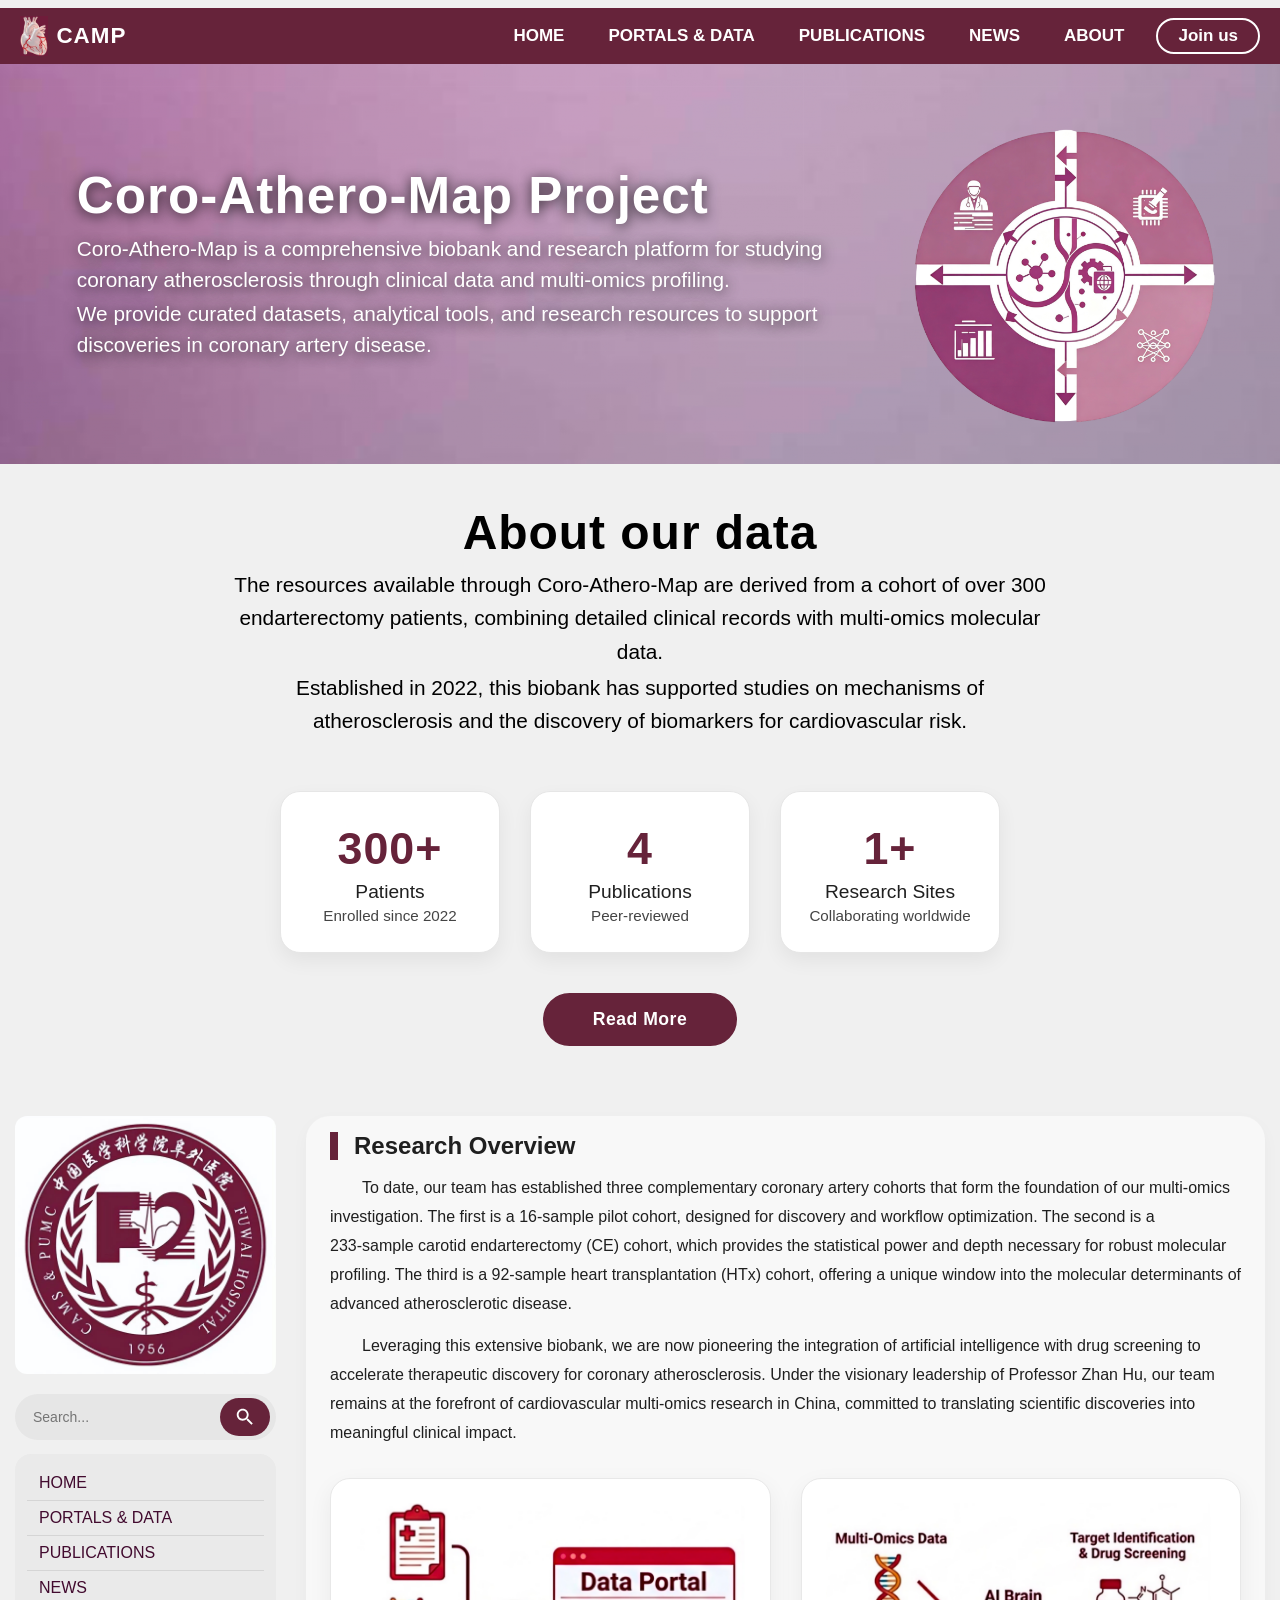
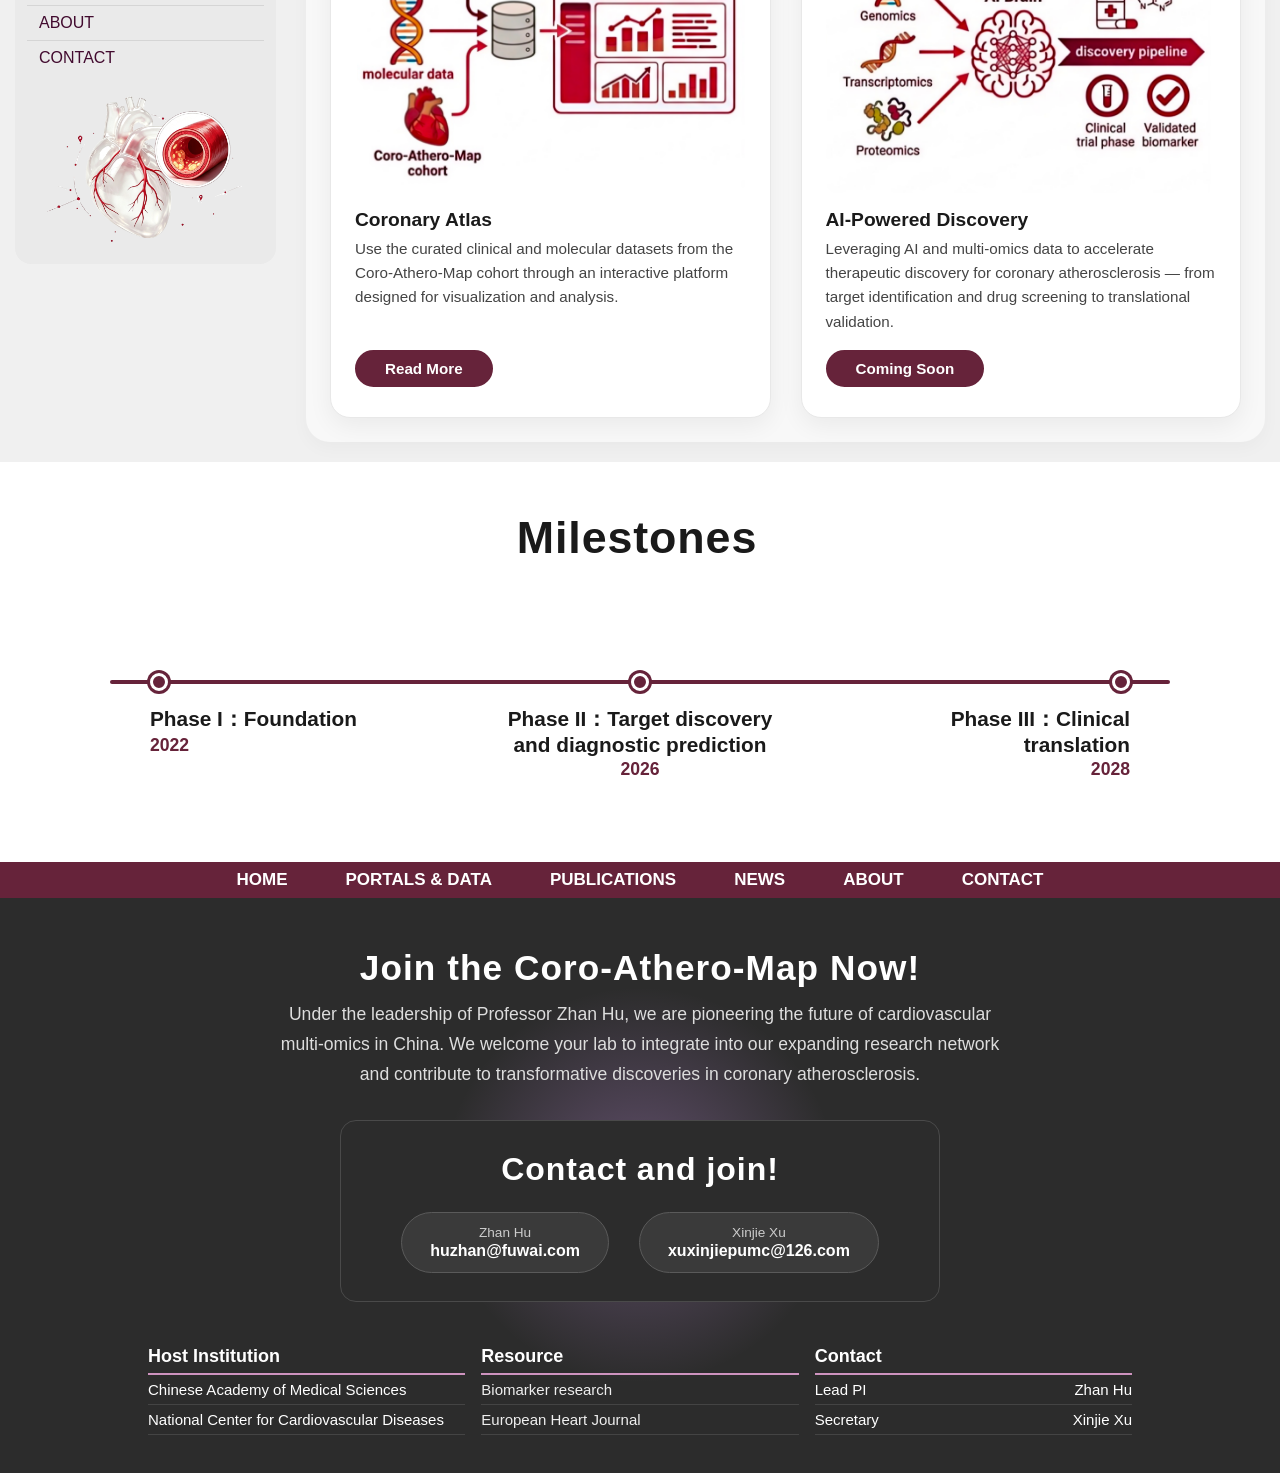
==== commit 5b712e1a: "Update index.html" ====
--- a/index.html
+++ b/index.html
@@ -852,7 +852,7 @@
     <!-- ===== 主导航 ===== -->
     <div class="head-top">
         <div class="brand">
-            <img src="images/logo1.jpg" alt="Coro-Athero-Map Logo" />
+            <img src="logo1.jpg" alt="Coro-Athero-Map Logo" />
             <span>CAMP</span>
         </div>
         <div class="nav">
@@ -869,7 +869,7 @@
 
     <!-- ===== background1 + 白色文字（左对齐，目前占据三分之二） ===== -->
     <div class="lead">
-        <img src="images/background1.jpg" alt="Coro-Athero-Map" />
+        <img src="background1.jpg" alt="Coro-Athero-Map" />
         <div class="lead-overlay">
             <div class="text-block">
                 <div class="title-main">Coro-Athero-Map Project</div>
@@ -916,7 +916,7 @@
     <div class="main">
         <div class="main_left">
             <div class="pic">
-                <img src="images/pic1.jpg" alt="急救培训" />
+                <img src="pic1.jpg" alt="急救培训" />
             </div>
             <div class="search">
                 <input type="text" class="text" placeholder="Search..." />
@@ -932,7 +932,7 @@
                     <li><a href="liuyan.html">CONTACT</a></li>
                 </ul>
                 <div class="pic0">
-                    <img src="images/jianjie.png" alt="简介图标" />
+                    <img src="jianjie.png" alt="简介图标" />
                 </div>
             </div>
         </div>
@@ -951,7 +951,7 @@
                 <div class="feature-cards">
                     <!-- 方块 1：AtheroPortal —— 修改为 Coronary Atlas --> 
                     <div class="feature-card">
-                        <img src="images/pic2.jpg" alt="Coronary Atlas" class="card-img" />  <!-- 修改：AtheroPortal 修改为 Coronary Atlas -->
+                        <img src="pic2.jpg" alt="Coronary Atlas" class="card-img" />  <!-- 修改：AtheroPortal 修改为 Coronary Atlas -->
                         <div class="card-title">Coronary Atlas</div>
                         <div class="card-desc">
                             Use the curated clinical and molecular datasets from the Coro-Athero-Map cohort through an interactive platform designed for visualization and analysis.  <!-- 修改：文字内容已改 -->
@@ -960,7 +960,7 @@
                     </div>
                     <!-- 方块 2：ExpressScan（Coming Soon）—— 修改为 AI-Powered Discovery，若AI方案不合适再重新改 -->
                     <div class="feature-card">
-                        <img src="images/pic3.jpg" alt="AI-Powered Discovery" class="card-img" />  <!-- 修改：ExpressScan 修改为 AI-Powered Discovery -->
+                        <img src="pic3.jpg" alt="AI-Powered Discovery" class="card-img" />  <!-- 修改：ExpressScan 修改为 AI-Powered Discovery -->
                         <div class="card-title">AI-Powered Discovery</div>
                         <div class="card-desc">
                             Leveraging AI and multi‑omics data to accelerate therapeutic discovery for coronary atherosclerosis — from target identification and drug screening to translational validation.  <!-- 修改：文字内容已改，符合AI方向 -->
